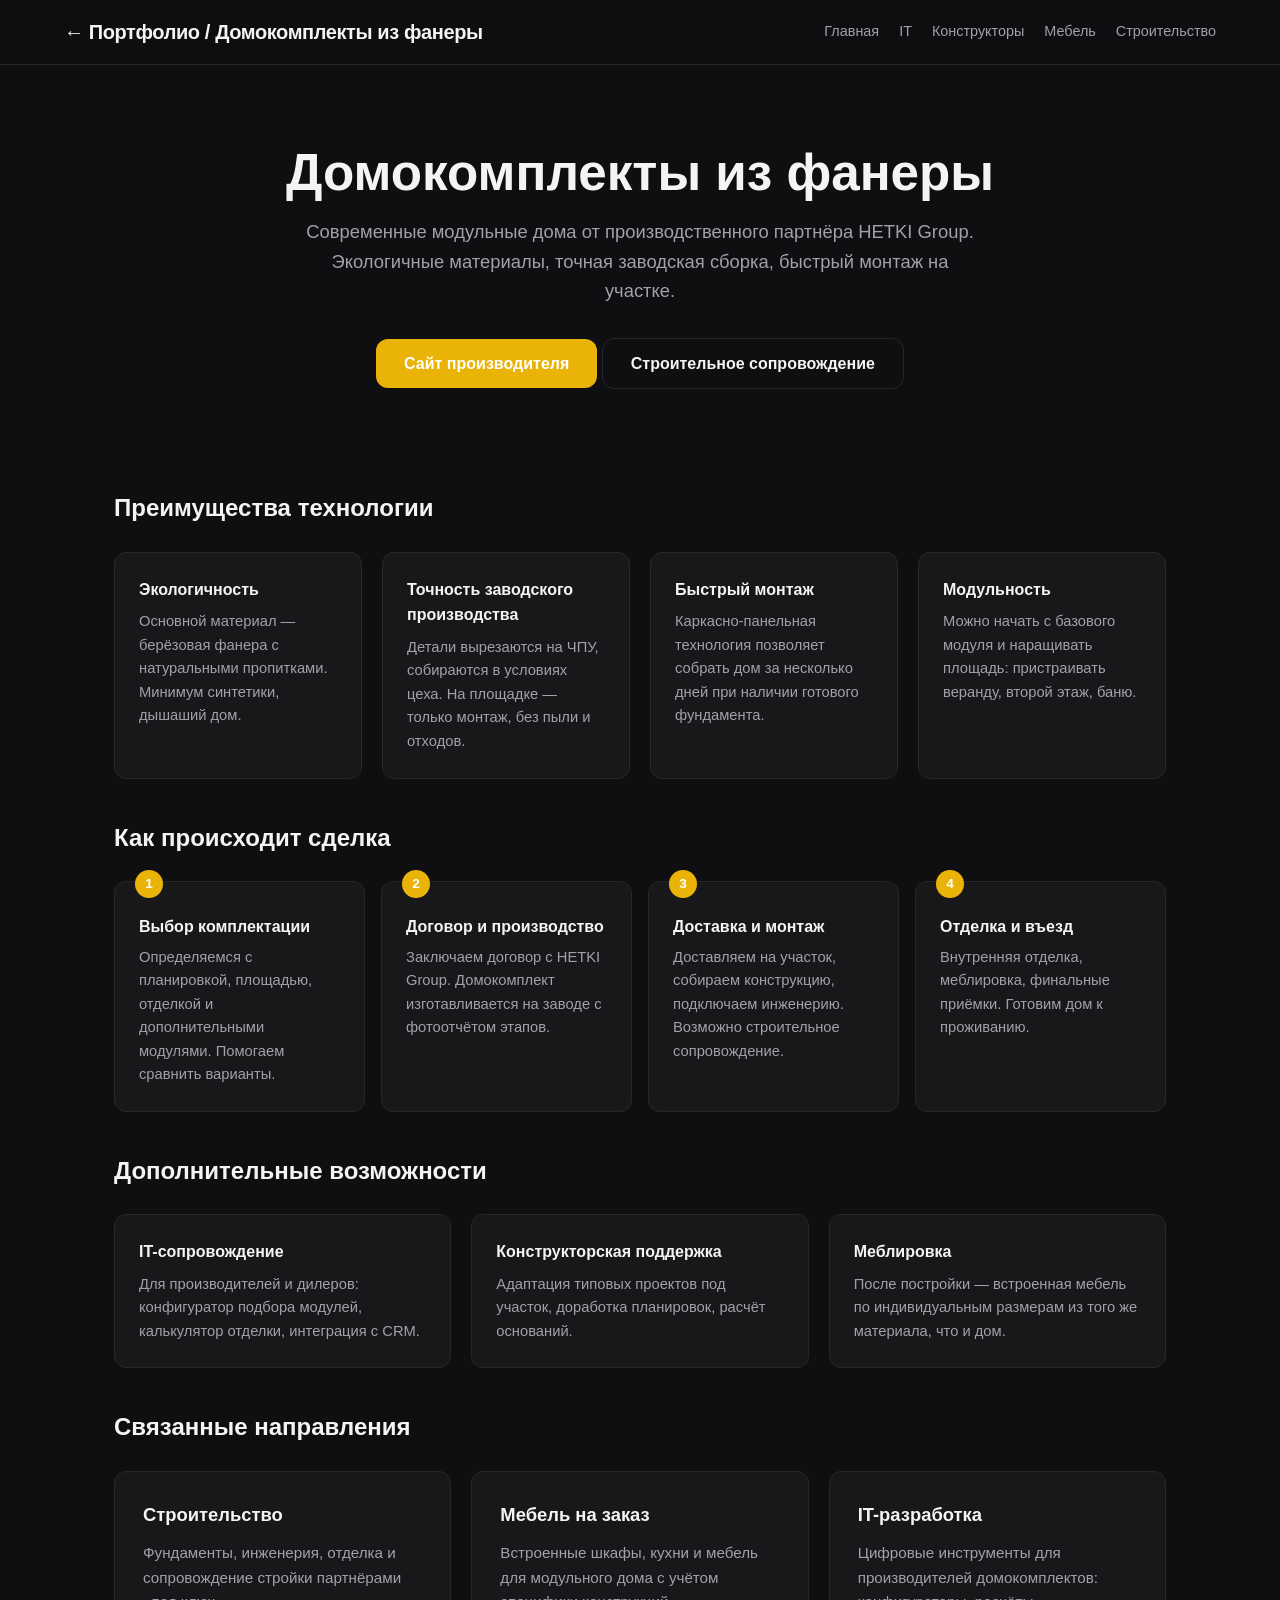
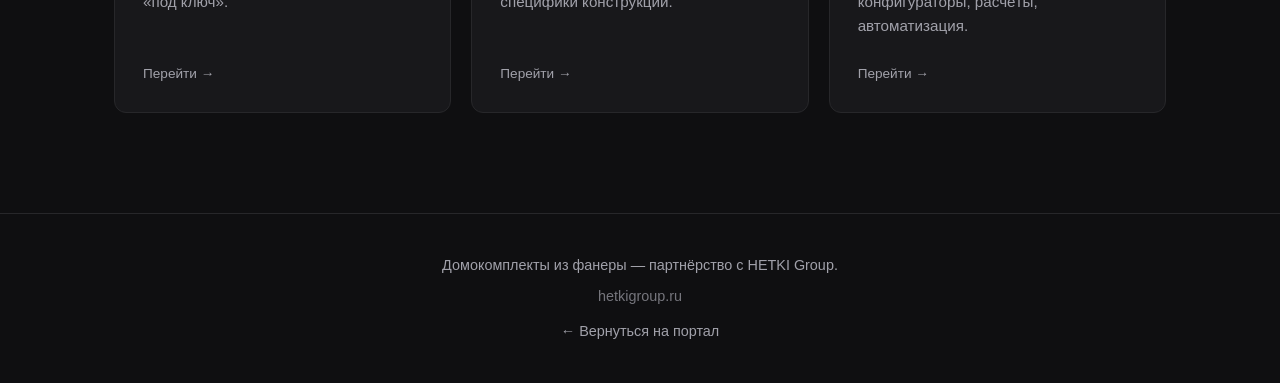
==== fanera.html @ d438993e "Initial site commit: portfolio with IT, constructor, furniture, plywood, construction sections" ====
<!DOCTYPE html>
<html lang="ru" data-theme="fanera">
<head>
  <meta charset="UTF-8">
  <meta name="viewport" content="width=device-width, initial-scale=1.0">
  <title>Домокомплекты из фанеры — современные модульные дома</title>
  <link rel="stylesheet" href="style.css">
</head>
<body>

<header class="header">
  <div class="header-inner">
    <div class="logo"><a href="index.html">← Портфолио</a> / Домокомплекты из фанеры</div>
    <nav class="nav">
      <a href="index.html">Главная</a>
      <a href="it.html">IT</a>
      <a href="konstruktor.html">Конструкторы</a>
      <a href="mebel.html">Мебель</a>
      <a href="stroitelstvo.html">Строительство</a>
    </nav>
  </div>
</header>

<section class="hero">
  <h1>Домокомплекты из фанеры</h1>
  <p>Современные модульные дома от производственного партнёра HETKI Group. Экологичные материалы, точная заводская сборка, быстрый монтаж на участке.</p>
  <a class="btn" href="https://hetkigroup.ru/" target="_blank">Сайт производителя</a>
  <a class="btn btn-outline" href="stroitelstvo.html">Строительное сопровождение</a>
</section>

<main class="container">
  <h2 class="section-title">Преимущества технологии</h2>
  <div class="features">
    <div class="feature">
      <h4>Экологичность</h4>
      <p>Основной материал — берёзовая фанера с натуральными пропитками. Минимум синтетики, дышаший дом.</p>
    </div>
    <div class="feature">
      <h4>Точность заводского производства</h4>
      <p>Детали вырезаются на ЧПУ, собираются в условиях цеха. На площадке — только монтаж, без пыли и отходов.</p>
    </div>
    <div class="feature">
      <h4>Быстрый монтаж</h4>
      <p>Каркасно-панельная технология позволяет собрать дом за несколько дней при наличии готового фундамента.</p>
    </div>
    <div class="feature">
      <h4>Модульность</h4>
      <p>Можно начать с базового модуля и наращивать площадь: пристраивать веранду, второй этаж, баню.</p>
    </div>
  </div>

  <h2 class="section-title" style="margin-top:40px">Как происходит сделка</h2>
  <div class="steps">
    <div class="step">
      <h4>Выбор комплектации</h4>
      <p>Определяемся с планировкой, площадью, отделкой и дополнительными модулями. Помогаем сравнить варианты.</p>
    </div>
    <div class="step">
      <h4>Договор и производство</h4>
      <p>Заключаем договор с HETKI Group. Домокомплект изготавливается на заводе с фотоотчётом этапов.</p>
    </div>
    <div class="step">
      <h4>Доставка и монтаж</h4>
      <p>Доставляем на участок, собираем конструкцию, подключаем инженерию. Возможно строительное сопровождение.</p>
    </div>
    <div class="step">
      <h4>Отделка и въезд</h4>
      <p>Внутренняя отделка, меблировка, финальные приёмки. Готовим дом к проживанию.</p>
    </div>
  </div>

  <h2 class="section-title" style="margin-top:40px">Дополнительные возможности</h2>
  <div class="features">
    <div class="feature">
      <h4>IT-сопровождение</h4>
      <p>Для производителей и дилеров: конфигуратор подбора модулей, калькулятор отделки, интеграция с CRM.</p>
    </div>
    <div class="feature">
      <h4>Конструкторская поддержка</h4>
      <p>Адаптация типовых проектов под участок, доработка планировок, расчёт оснований.</p>
    </div>
    <div class="feature">
      <h4>Меблировка</h4>
      <p>После постройки — встроенная мебель по индивидуальным размерам из того же материала, что и дом.</p>
    </div>
  </div>

  <h2 class="section-title" style="margin-top:40px">Связанные направления</h2>
  <div class="grid">
    <a class="card" href="stroitelstvo.html">
      <h3>Строительство</h3>
      <p>Фундаменты, инженерия, отделка и сопровождение стройки партнёрами «под ключ».</p>
      <div class="meta">Перейти →</div>
    </a>
    <a class="card" href="mebel.html">
      <h3>Мебель на заказ</h3>
      <p>Встроенные шкафы, кухни и мебель для модульного дома с учётом специфики конструкций.</p>
      <div class="meta">Перейти →</div>
    </a>
    <a class="card" href="it.html">
      <h3>IT-разработка</h3>
      <p>Цифровые инструменты для производителей домокомплектов: конфигураторы, расчёты, автоматизация.</p>
      <div class="meta">Перейти →</div>
    </a>
  </div>
</main>

<footer class="footer" id="contacts">
  <p>Домокомплекты из фанеры — партнёрство с HETKI Group.</p>
  <p style="margin-top:8px; opacity:.7">hetkigroup.ru</p>
  <p style="margin-top:12px"><a href="index.html">← Вернуться на портал</a></p>
</footer>

</body>
</html>
---- style.css ----
:root {
  --bg: #0f0f11;
  --surface: #18181b;
  --surface-hover: #27272a;
  --text: #f4f4f5;
  --text-secondary: #a1a1aa;
  --accent: #3b82f6;
  --accent-hover: #2563eb;
  --border: #27272a;
  --radius: 12px;
  --shadow: 0 10px 30px rgba(0,0,0,0.35);
}

* { box-sizing: border-box; margin: 0; padding: 0; }
html { scroll-behavior: smooth; }
body {
  font-family: "Segoe UI", Roboto, "Helvetica Neue", Arial, sans-serif;
  background: var(--bg);
  color: var(--text);
  line-height: 1.6;
}

a { color: inherit; text-decoration: none; }

/* ===== Header / Nav ===== */
.header {
  position: sticky; top: 0; z-index: 100;
  background: rgba(15,15,17,0.85);
  backdrop-filter: blur(10px);
  border-bottom: 1px solid var(--border);
}
.header-inner {
  max-width: 1200px; margin: 0 auto;
  display: flex; align-items: center; justify-content: space-between;
  padding: 16px 24px;
}
.logo { font-weight: 800; font-size: 1.25rem; letter-spacing: -0.02em; }
.nav { display: flex; gap: 20px; flex-wrap: wrap; }
.nav a {
  font-size: 0.9rem; color: var(--text-secondary);
  transition: color .2s;
}
.nav a:hover { color: var(--text); }

/* ===== Hero ===== */
.hero {
  padding: 80px 24px 60px;
  max-width: 1100px; margin: 0 auto;
  text-align: center;
}
.hero h1 {
  font-size: clamp(2rem, 5vw, 3.2rem);
  font-weight: 800; line-height: 1.1; margin-bottom: 16px;
}
.hero p {
  font-size: 1.15rem; color: var(--text-secondary);
  max-width: 680px; margin: 0 auto 32px;
}
.btn {
  display: inline-block;
  padding: 12px 28px;
  border-radius: var(--radius);
  font-weight: 600;
  background: var(--accent);
  color: #fff;
  transition: transform .15s, background .2s;
}
.btn:hover { background: var(--accent-hover); transform: translateY(-1px); }
.btn-outline {
  background: transparent; border: 1px solid var(--border); color: var(--text);
}
.btn-outline:hover { background: var(--surface-hover); }

/* ===== Grid / Cards ===== */
.container { max-width: 1100px; margin: 0 auto; padding: 40px 24px; }
.section-title {
  font-size: 1.5rem; font-weight: 700; margin-bottom: 24px;
}
.grid {
  display: grid;
  grid-template-columns: repeat(auto-fit, minmax(260px, 1fr));
  gap: 20px;
}
.card {
  background: var(--surface);
  border: 1px solid var(--border);
  border-radius: var(--radius);
  padding: 28px;
  transition: transform .2s, box-shadow .2s, border-color .2s;
  display: flex; flex-direction: column; gap: 12px;
}
.card:hover {
  transform: translateY(-4px);
  box-shadow: var(--shadow);
  border-color: var(--surface-hover);
}
.card h3 { font-size: 1.15rem; font-weight: 700; }
.card p { color: var(--text-secondary); font-size: 0.95rem; }
.card .meta {
  margin-top: auto; padding-top: 12px;
  font-size: 0.85rem; color: var(--text-secondary);
}

/* ===== Directions colors (overrides) ===== */
[data-theme="it"] { --accent: #3b82f6; --accent-hover: #2563eb; }
[data-theme="konstruktor"] { --accent: #f59e0b; --accent-hover: #d97706; }
[data-theme="mebel"] { --accent: #d97757; --accent-hover: #b95c3e; }
[data-theme="fanera"] { --accent: #eab308; --accent-hover: #ca8a04; }
[data-theme="stroitelstvo"] { --accent: #22c55e; --accent-hover: #16a34a; }

/* ===== Feature list ===== */
.features { display: grid; grid-template-columns: repeat(auto-fit, minmax(220px,1fr)); gap: 20px; margin-top: 12px; }
.feature { background: var(--surface); border-radius: var(--radius); padding: 24px; border: 1px solid var(--border); }
.feature h4 { margin-bottom: 8px; font-weight: 700; }
.feature p { font-size: 0.92rem; color: var(--text-secondary); }

/* ===== Steps ===== */
.steps { display: flex; flex-wrap: wrap; gap: 16px; counter-reset: step; }
.step {
  flex: 1 1 200px;
  background: var(--surface);
  border: 1px solid var(--border);
  border-radius: var(--radius);
  padding: 24px;
  position: relative;
}
.step::before {
  counter-increment: step;
  content: counter(step);
  position: absolute; top: -12px; left: 20px;
  background: var(--accent); color: #fff;
  width: 28px; height: 28px; border-radius: 50%;
  display: grid; place-items: center;
  font-weight: 800; font-size: 0.85rem;
}
.step h4 { margin-top: 8px; margin-bottom: 6px; }
.step p { font-size: 0.92rem; color: var(--text-secondary); }

/* ===== Footer ===== */
.footer {
  border-top: 1px solid var(--border);
  text-align: center; padding: 40px 24px;
  color: var(--text-secondary); font-size: 0.9rem;
  margin-top: 60px;
}

/* ===== Responsive ===== */
@media (max-width: 640px) {
  .header-inner { flex-direction: column; gap: 12px; align-items: flex-start; }
  .hero { padding-top: 40px; }
}
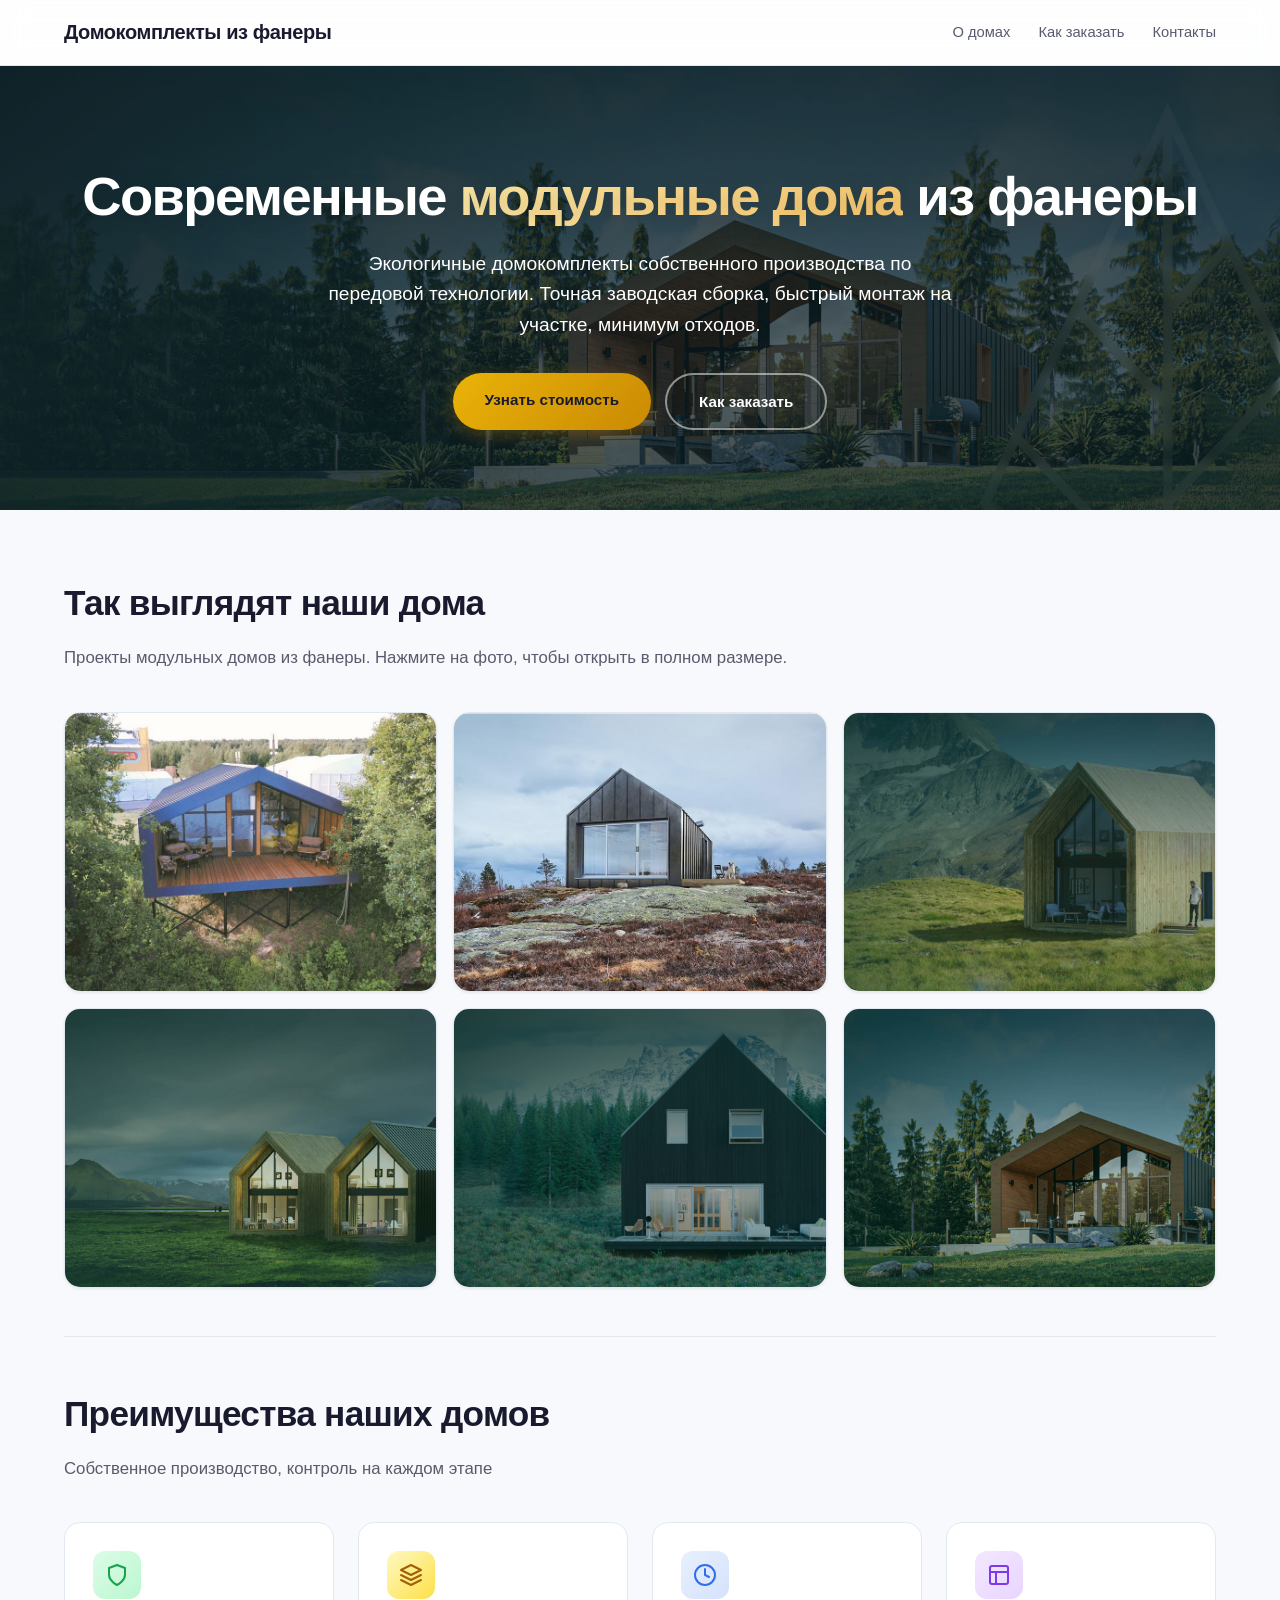
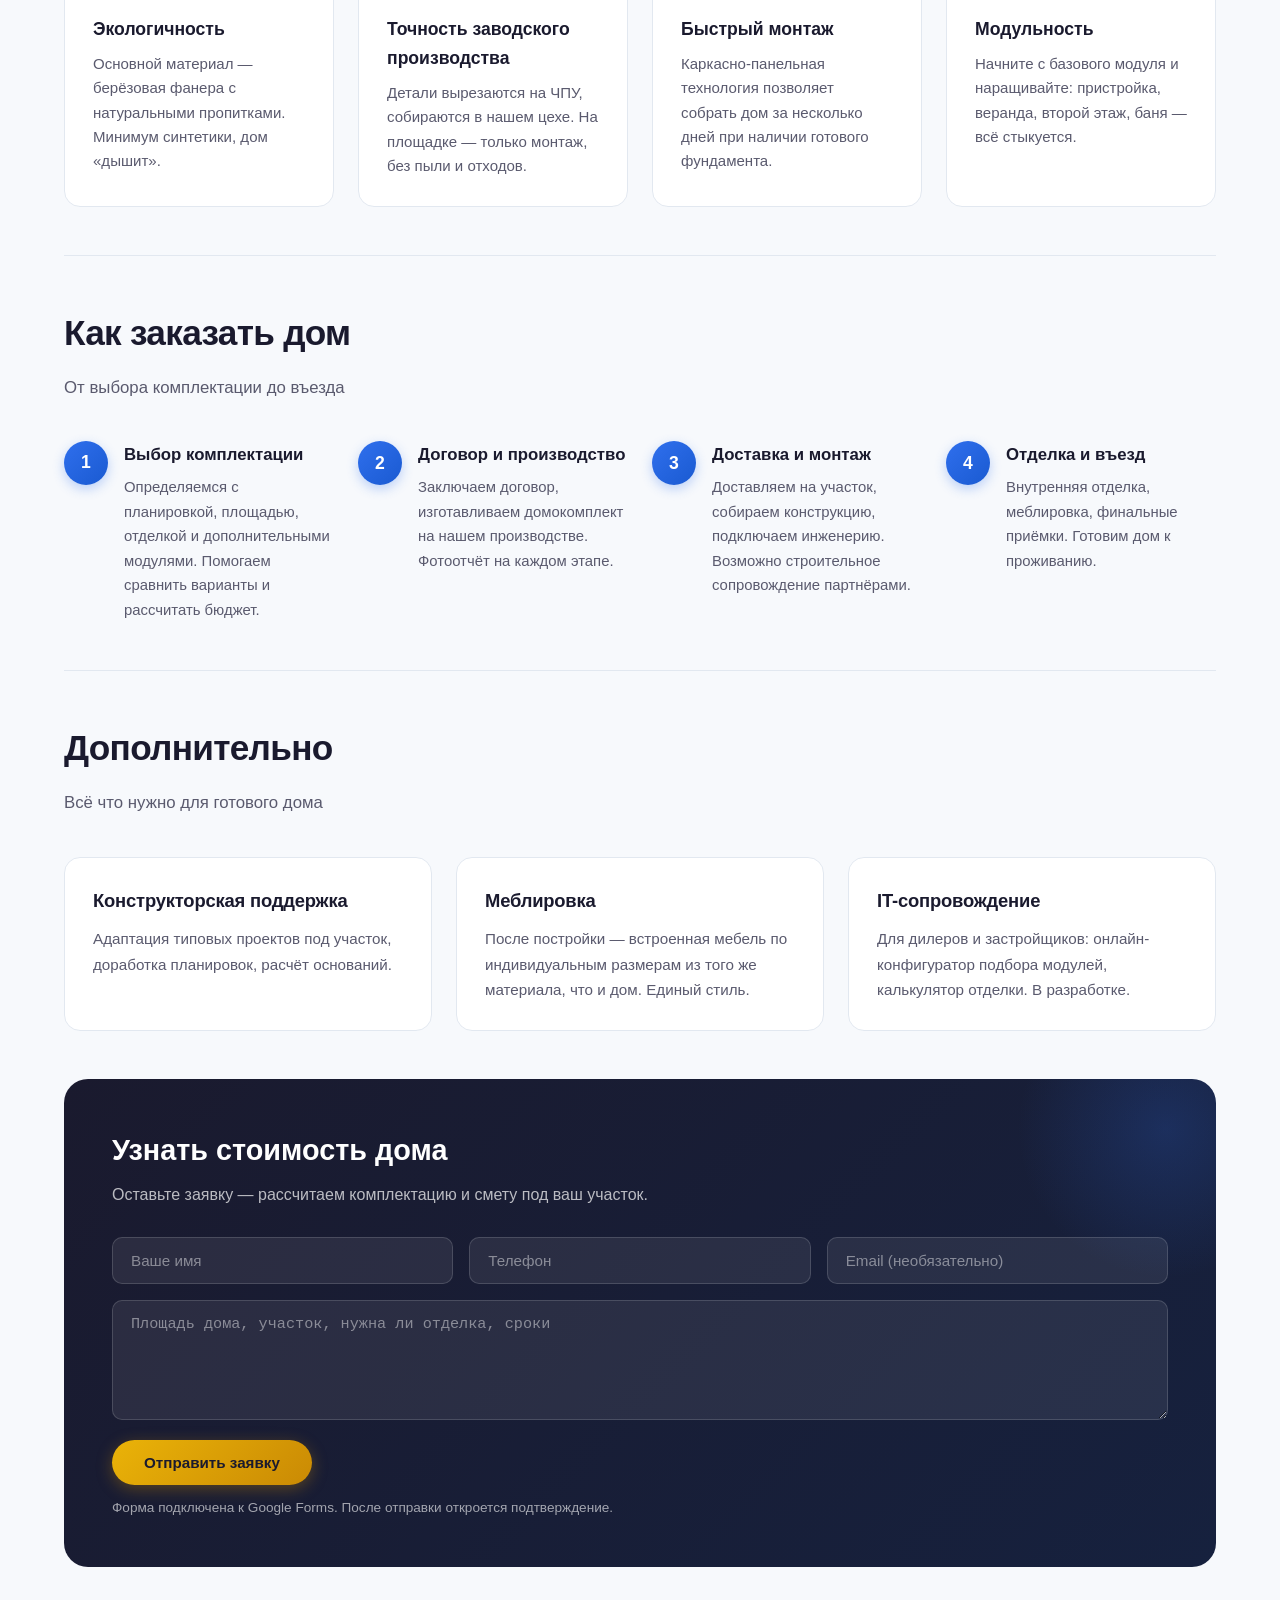
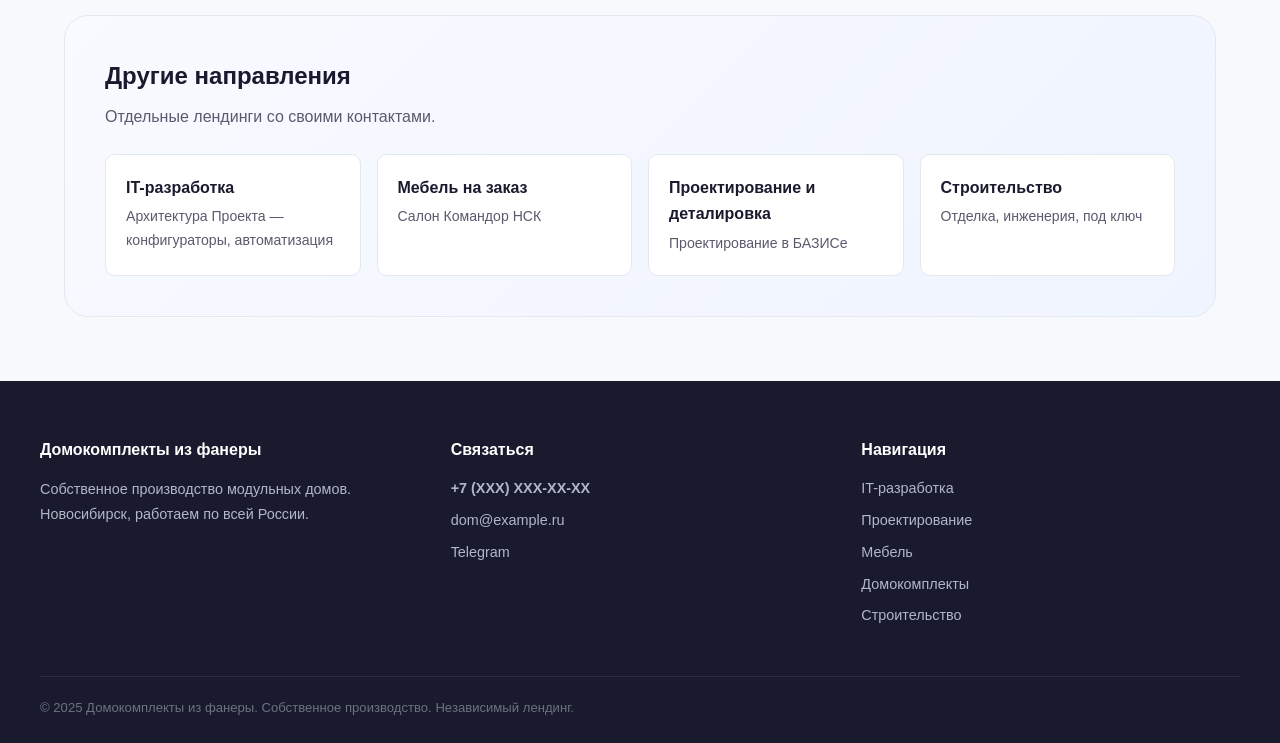
==== commit 8b78c882: "Фото-версия: реальные фото мебели и домов, сгенерированные hero для IT/конструкторов/строительства, " ====
--- a/fanera.html
+++ b/fanera.html
@@ -1,114 +1,223 @@
 <!DOCTYPE html>
-<html lang="ru" data-theme="fanera">
+<html lang="ru">
 <head>
   <meta charset="UTF-8">
   <meta name="viewport" content="width=device-width, initial-scale=1.0">
-  <title>Домокомплекты из фанеры — современные модульные дома</title>
+  <title>Модульные дома из фанеры — экологичное строительство</title>
   <link rel="stylesheet" href="style.css">
+  <style>
+    .hero-accent {
+      background: linear-gradient(135deg, #fde047, #eab308);
+      -webkit-background-clip: text;
+      -webkit-text-fill-color: transparent;
+      background-clip: text;
+    }
+    .section-divider { border: none; border-top: 1px solid var(--border); margin: 48px 0; }
+    .phone-link { font-size: 1.3rem; font-weight: 700; color: #fff; }
+    .phone-link:hover { color: var(--accent); }
+
+    .feature-icon-yellow { background: linear-gradient(135deg, #fef9c3, #fde047); color: #a16207; }
+    .feature-icon-blue { background: linear-gradient(135deg, #e8f0fe, #d4e2fc); color: var(--accent); }
+    .feature-icon-green { background: linear-gradient(135deg, #dcfce7, #bbf7d0); color: #16a34a; }
+    .feature-icon-purple { background: linear-gradient(135deg, #f3e8ff, #e9d5ff); color: #7c3aed; }
+
+    .card-accent-yellow::before { background: linear-gradient(90deg, #eab308, #f59e0b); }
+    .card-accent-blue::before { background: linear-gradient(90deg, #2f6fed, #7c3aed); }
+    .card-accent-green::before { background: linear-gradient(90deg, #16a34a, #22c55e); }
+
+    .btn-yellow { background: linear-gradient(135deg, #eab308, #ca8a04); box-shadow: 0 4px 16px rgba(202,138,4,0.35); color: #1a1a2e; }
+    .btn-yellow:hover { box-shadow: 0 8px 24px rgba(202,138,4,0.45); }
+  </style>
 </head>
 <body>
 
 <header class="header">
   <div class="header-inner">
-    <div class="logo"><a href="index.html">← Портфолио</a> / Домокомплекты из фанеры</div>
+    <div class="logo">Домокомплекты из фанеры</div>
     <nav class="nav">
-      <a href="index.html">Главная</a>
-      <a href="it.html">IT</a>
-      <a href="konstruktor.html">Конструкторы</a>
-      <a href="mebel.html">Мебель</a>
-      <a href="stroitelstvo.html">Строительство</a>
+      <a href="#about">О домах</a>
+      <a href="#process">Как заказать</a>
+      <a href="#contacts">Контакты</a>
     </nav>
   </div>
 </header>
 
-<section class="hero">
-  <h1>Домокомплекты из фанеры</h1>
-  <p>Современные модульные дома от производственного партнёра HETKI Group. Экологичные материалы, точная заводская сборка, быстрый монтаж на участке.</p>
-  <a class="btn" href="https://hetkigroup.ru/" target="_blank">Сайт производителя</a>
-  <a class="btn btn-outline" href="stroitelstvo.html">Строительное сопровождение</a>
+<section class="hero hero-photo" style="background-image: linear-gradient(rgba(15,25,35,0.55), rgba(15,25,35,0.55)), url('img/fanera/hero.jpg');">
+  <h1 class="animate">Современные <span class="hero-accent">модульные дома</span> из фанеры</h1>
+  <p class="animate delay-1">Экологичные домокомплекты собственного производства по передовой технологии. Точная заводская сборка, быстрый монтаж на участке, минимум отходов.</p>
+  <div class="hero-btns animate delay-2">
+    <a class="btn btn-yellow" href="#form">Узнать стоимость</a>
+    <a class="btn btn-outline" href="#process">Как заказать</a>
+  </div>
 </section>
 
 <main class="container">
-  <h2 class="section-title">Преимущества технологии</h2>
-  <div class="features">
-    <div class="feature">
-      <h4>Экологичность</h4>
-      <p>Основной материал — берёзовая фанера с натуральными пропитками. Минимум синтетики, дышаший дом.</p>
-    </div>
-    <div class="feature">
-      <h4>Точность заводского производства</h4>
-      <p>Детали вырезаются на ЧПУ, собираются в условиях цеха. На площадке — только монтаж, без пыли и отходов.</p>
-    </div>
-    <div class="feature">
-      <h4>Быстрый монтаж</h4>
-      <p>Каркасно-панельная технология позволяет собрать дом за несколько дней при наличии готового фундамента.</p>
-    </div>
-    <div class="feature">
-      <h4>Модульность</h4>
-      <p>Можно начать с базового модуля и наращивать площадь: пристраивать веранду, второй этаж, баню.</p>
-    </div>
-  </div>
-
-  <h2 class="section-title" style="margin-top:40px">Как происходит сделка</h2>
-  <div class="steps">
-    <div class="step">
-      <h4>Выбор комплектации</h4>
-      <p>Определяемся с планировкой, площадью, отделкой и дополнительными модулями. Помогаем сравнить варианты.</p>
-    </div>
-    <div class="step">
-      <h4>Договор и производство</h4>
-      <p>Заключаем договор с HETKI Group. Домокомплект изготавливается на заводе с фотоотчётом этапов.</p>
-    </div>
-    <div class="step">
-      <h4>Доставка и монтаж</h4>
-      <p>Доставляем на участок, собираем конструкцию, подключаем инженерию. Возможно строительное сопровождение.</p>
-    </div>
-    <div class="step">
-      <h4>Отделка и въезд</h4>
-      <p>Внутренняя отделка, меблировка, финальные приёмки. Готовим дом к проживанию.</p>
-    </div>
-  </div>
-
-  <h2 class="section-title" style="margin-top:40px">Дополнительные возможности</h2>
-  <div class="features">
-    <div class="feature">
-      <h4>IT-сопровождение</h4>
-      <p>Для производителей и дилеров: конфигуратор подбора модулей, калькулятор отделки, интеграция с CRM.</p>
-    </div>
-    <div class="feature">
-      <h4>Конструкторская поддержка</h4>
-      <p>Адаптация типовых проектов под участок, доработка планировок, расчёт оснований.</p>
-    </div>
-    <div class="feature">
-      <h4>Меблировка</h4>
-      <p>После постройки — встроенная мебель по индивидуальным размерам из того же материала, что и дом.</p>
-    </div>
-  </div>
-
-  <h2 class="section-title" style="margin-top:40px">Связанные направления</h2>
-  <div class="grid">
-    <a class="card" href="stroitelstvo.html">
-      <h3>Строительство</h3>
-      <p>Фундаменты, инженерия, отделка и сопровождение стройки партнёрами «под ключ».</p>
-      <div class="meta">Перейти →</div>
-    </a>
-    <a class="card" href="mebel.html">
-      <h3>Мебель на заказ</h3>
-      <p>Встроенные шкафы, кухни и мебель для модульного дома с учётом специфики конструкций.</p>
-      <div class="meta">Перейти →</div>
-    </a>
-    <a class="card" href="it.html">
-      <h3>IT-разработка</h3>
-      <p>Цифровые инструменты для производителей домокомплектов: конфигураторы, расчёты, автоматизация.</p>
-      <div class="meta">Перейти →</div>
-    </a>
-  </div>
+
+  <!-- Gallery -->
+  <section id="gallery">
+    <h2 class="section-title animate">Так выглядят наши дома</h2>
+    <p class="section-subtitle animate delay-1">Проекты модульных домов из фанеры. Нажмите на фото, чтобы открыть в полном размере.</p>
+    <div class="gallery animate delay-2">
+      <a href="img/fanera/g4.jpg" target="_blank"><img src="img/fanera/g4.jpg" alt="Модульный дом на опорах с террасой — вид с дрона" loading="lazy"></a>
+      <a href="img/fanera/g5.jpg" target="_blank"><img src="img/fanera/g5.jpg" alt="Барнхаус из фанеры на скалистом участке" loading="lazy"></a>
+      <a href="img/fanera/g1.jpg" target="_blank"><img src="img/fanera/g1.jpg" alt="Домокомплект в горах — панорамное остекление" loading="lazy"></a>
+      <a href="img/fanera/g2.jpg" target="_blank"><img src="img/fanera/g2.jpg" alt="Кластер модульных домов в поле" loading="lazy"></a>
+      <a href="img/fanera/g3.jpg" target="_blank"><img src="img/fanera/g3.jpg" alt="Двухэтажный дом из фанеры у леса" loading="lazy"></a>
+      <a href="img/fanera/hero.jpg" target="_blank"><img src="img/fanera/hero.jpg" alt="Модульный дом с деревянной террасой у леса" loading="lazy"></a>
+    </div>
+  </section>
+
+  <hr class="section-divider">
+
+  <section id="about">
+    <h2 class="section-title animate">Преимущества наших домов</h2>
+    <p class="section-subtitle animate delay-1">Собственное производство, контроль на каждом этапе</p>
+    <div class="features">
+      <div class="feature animate delay-1">
+        <div class="feature-icon feature-icon-green">
+          <svg width="24" height="24" viewBox="0 0 24 24" fill="none" stroke="currentColor" stroke-width="2" stroke-linecap="round" stroke-linejoin="round"><path d="M12 22s8-4 8-10V5l-8-3-8 3v7c0 6 8 10 8 10z"></path></svg>
+        </div>
+        <h4>Экологичность</h4>
+        <p>Основной материал — берёзовая фанера с натуральными пропитками. Минимум синтетики, дом «дышит».</p>
+      </div>
+      <div class="feature animate delay-2">
+        <div class="feature-icon feature-icon-yellow">
+          <svg width="24" height="24" viewBox="0 0 24 24" fill="none" stroke="currentColor" stroke-width="2" stroke-linecap="round" stroke-linejoin="round"><polygon points="12 2 2 7 12 12 22 7 12 2"></polygon><polyline points="2 17 12 22 22 17"></polyline><polyline points="2 12 12 17 22 12"></polyline></svg>
+        </div>
+        <h4>Точность заводского производства</h4>
+        <p>Детали вырезаются на ЧПУ, собираются в нашем цехе. На площадке — только монтаж, без пыли и отходов.</p>
+      </div>
+      <div class="feature animate delay-3">
+        <div class="feature-icon feature-icon-blue">
+          <svg width="24" height="24" viewBox="0 0 24 24" fill="none" stroke="currentColor" stroke-width="2" stroke-linecap="round" stroke-linejoin="round"><circle cx="12" cy="12" r="10"></circle><polyline points="12 6 12 12 16 14"></polyline></svg>
+        </div>
+        <h4>Быстрый монтаж</h4>
+        <p>Каркасно-панельная технология позволяет собрать дом за несколько дней при наличии готового фундамента.</p>
+      </div>
+      <div class="feature animate delay-4">
+        <div class="feature-icon feature-icon-purple">
+          <svg width="24" height="24" viewBox="0 0 24 24" fill="none" stroke="currentColor" stroke-width="2" stroke-linecap="round" stroke-linejoin="round"><rect x="3" y="3" width="18" height="18" rx="2" ry="2"></rect><line x1="3" y1="9" x2="21" y2="9"></line><line x1="9" y1="21" x2="9" y2="9"></line></svg>
+        </div>
+        <h4>Модульность</h4>
+        <p>Начните с базового модуля и наращивайте: пристройка, веранда, второй этаж, баня — всё стыкуется.</p>
+      </div>
+    </div>
+  </section>
+
+  <hr class="section-divider">
+
+  <section id="process">
+    <h2 class="section-title animate">Как заказать дом</h2>
+    <p class="section-subtitle animate delay-1">От выбора комплектации до въезда</p>
+    <div class="steps">
+      <div class="step animate delay-1">
+        <h4>Выбор комплектации</h4>
+        <p>Определяемся с планировкой, площадью, отделкой и дополнительными модулями. Помогаем сравнить варианты и рассчитать бюджет.</p>
+      </div>
+      <div class="step animate delay-2">
+        <h4>Договор и производство</h4>
+        <p>Заключаем договор, изготавливаем домокомплект на нашем производстве. Фотоотчёт на каждом этапе.</p>
+      </div>
+      <div class="step animate delay-3">
+        <h4>Доставка и монтаж</h4>
+        <p>Доставляем на участок, собираем конструкцию, подключаем инженерию. Возможно строительное сопровождение партнёрами.</p>
+      </div>
+      <div class="step animate delay-4">
+        <h4>Отделка и въезд</h4>
+        <p>Внутренняя отделка, меблировка, финальные приёмки. Готовим дом к проживанию.</p>
+      </div>
+    </div>
+  </section>
+
+  <hr class="section-divider">
+
+  <section id="extras">
+    <h2 class="section-title animate">Дополнительно</h2>
+    <p class="section-subtitle animate delay-1">Всё что нужно для готового дома</p>
+    <div class="grid">
+      <div class="card card-accent-yellow animate delay-1">
+        <h3>Конструкторская поддержка</h3>
+        <p>Адаптация типовых проектов под участок, доработка планировок, расчёт оснований.</p>
+      </div>
+      <div class="card card-accent-blue animate delay-2">
+        <h3>Меблировка</h3>
+        <p>После постройки — встроенная мебель по индивидуальным размерам из того же материала, что и дом. Единый стиль.</p>
+      </div>
+      <div class="card card-accent-green animate delay-3">
+        <h3>IT-сопровождение</h3>
+        <p>Для дилеров и застройщиков: онлайн-конфигуратор подбора модулей, калькулятор отделки. В разработке.</p>
+      </div>
+    </div>
+  </section>
+
+  <!-- Form -->
+  <section id="form" class="form-section animate">
+    <h2>Узнать стоимость дома</h2>
+    <p>Оставьте заявку — рассчитаем комплектацию и смету под ваш участок.</p>
+    <form action="https://docs.google.com/forms/d/e/ВАШ_ID_ФОРМЫ/viewform" method="GET" target="_blank">
+      <div class="form-grid">
+        <input type="text" name="entry.ВАШ_ПОЛЕ_ИМЯ" class="form-field" placeholder="Ваше имя" required>
+        <input type="tel" name="entry.ВАШ_ПОЛЕ_ТЕЛЕФОН" class="form-field" placeholder="Телефон" required>
+        <input type="email" name="entry.ВАШ_ПОЛЕ_EMAIL" class="form-field" placeholder="Email (необязательно)">
+        <textarea name="entry.ВАШ_ПОЛЕ_СООБЩЕНИЕ" class="form-field textarea" placeholder="Площадь дома, участок, нужна ли отделка, сроки"></textarea>
+      </div>
+      <button type="submit" class="btn btn-yellow">Отправить заявку</button>
+      <p style="margin-top:12px; font-size:0.85rem; opacity:0.6;">Форма подключена к Google Forms. После отправки откроется подтверждение.</p>
+    </form>
+  </section>
+
+  <div class="also-section animate">
+    <h2>Другие направления</h2>
+    <p>Отдельные лендинги со своими контактами.</p>
+    <div class="also-grid">
+      <a href="index.html" class="also-card">
+        <h4>IT-разработка</h4>
+        <p>Архитектура Проекта — конфигураторы, автоматизация</p>
+      </a>
+      <a href="mebel.html" class="also-card">
+        <h4>Мебель на заказ</h4>
+        <p>Салон Командор НСК</p>
+      </a>
+      <a href="konstruktor.html" class="also-card">
+        <h4>Проектирование и деталировка</h4>
+        <p>Проектирование в БАЗИСе</p>
+      </a>
+      <a href="stroitelstvo.html" class="also-card">
+        <h4>Строительство</h4>
+        <p>Отделка, инженерия, под ключ</p>
+      </a>
+    </div>
+  </div>
+
 </main>
 
 <footer class="footer" id="contacts">
-  <p>Домокомплекты из фанеры — партнёрство с HETKI Group.</p>
-  <p style="margin-top:8px; opacity:.7">hetkigroup.ru</p>
-  <p style="margin-top:12px"><a href="index.html">← Вернуться на портал</a></p>
+  <div class="footer-inner">
+    <div class="footer-grid">
+      <div class="footer-col">
+        <h4>Домокомплекты из фанеры</h4>
+        <p>Собственное производство модульных домов.</p>
+        <p>Новосибирск, работаем по всей России.</p>
+      </div>
+      <div class="footer-col">
+        <h4>Связаться</h4>
+        <a href="tel:+7XXXXXXXXXX" class="phone-link">+7 (XXX) XXX-XX-XX</a>
+        <a href="mailto:dom@example.ru">dom@example.ru</a>
+        <a href="https://t.me/xxxx" target="_blank">Telegram</a>
+      </div>
+      <div class="footer-col">
+        <h4>Навигация</h4>
+        <a href="index.html">IT-разработка</a>
+        <a href="konstruktor.html">Проектирование</a>
+        <a href="mebel.html">Мебель</a>
+        <a href="fanera.html">Домокомплекты</a>
+        <a href="stroitelstvo.html">Строительство</a>
+      </div>
+    </div>
+    <div class="footer-bottom">
+      © 2025 Домокомплекты из фанеры. Собственное производство. Независимый лендинг.
+    </div>
+  </div>
 </footer>
 
 </body>
--- a/style.css
+++ b/style.css
@@ -1,151 +1,729 @@
+/* ========================================
+   Архитектура Проекта — Design System v2
+   Градиенты, анимации, типографика
+   ======================================== */
+
 :root {
-  --bg: #0f0f11;
-  --surface: #18181b;
-  --surface-hover: #27272a;
-  --text: #f4f4f5;
-  --text-secondary: #a1a1aa;
-  --accent: #3b82f6;
-  --accent-hover: #2563eb;
-  --border: #27272a;
-  --radius: 12px;
-  --shadow: 0 10px 30px rgba(0,0,0,0.35);
-}
-
-* { box-sizing: border-box; margin: 0; padding: 0; }
+  /* Основные цвета */
+  --accent: #2f6fed;
+  --accent-dark: #1a5ad1;
+  --accent-light: #e8f0fe;
+  --text: #1a1a2e;
+  --text-secondary: #5a5a6e;
+  --bg: #f7f9fc;
+  --surface: #ffffff;
+  --border: #e2e8f0;
+
+  /* Градиенты */
+  --gradient-hero: linear-gradient(135deg, #667eea 0%, #764ba2 50%, #f093fb 100%);
+  --gradient-blue: linear-gradient(135deg, #2f6fed 0%, #1a5ad1 100%);
+  --gradient-card: linear-gradient(180deg, rgba(255,255,255,0) 0%, rgba(247,249,252,0.8) 100%);
+
+  /* Тени */
+  --shadow-sm: 0 1px 3px rgba(0,0,0,0.08);
+  --shadow: 0 4px 20px rgba(0,0,0,0.08);
+  --shadow-lg: 0 12px 40px rgba(0,0,0,0.12);
+  --shadow-hover: 0 8px 30px rgba(47,111,237,0.18);
+
+  /* Скругления */
+  --radius: 10px;
+  --radius-lg: 16px;
+  --radius-xl: 24px;
+
+  /* Анимации */
+  --transition: all 0.3s cubic-bezier(0.4, 0, 0.2, 1);
+}
+
+/* Сброс */
+*, *::before, *::after { box-sizing: border-box; margin: 0; padding: 0; }
+
 html { scroll-behavior: smooth; }
+
 body {
-  font-family: "Segoe UI", Roboto, "Helvetica Neue", Arial, sans-serif;
+  font-family: -apple-system, BlinkMacSystemFont, 'Segoe UI', Roboto, 'Helvetica Neue', Arial, sans-serif;
   background: var(--bg);
   color: var(--text);
+  line-height: 1.65;
+  -webkit-font-smoothing: antialiased;
+}
+
+a { text-decoration: none; color: var(--accent); transition: var(--transition); }
+a:hover { color: var(--accent-dark); }
+
+/* ========================================
+   АНИМАЦИИ
+   ======================================== */
+
+@keyframes fadeInUp {
+  from { opacity: 0; transform: translateY(30px); }
+  to { opacity: 1; transform: translateY(0); }
+}
+
+@keyframes fadeIn {
+  from { opacity: 0; }
+  to { opacity: 1; }
+}
+
+@keyframes slideInLeft {
+  from { opacity: 0; transform: translateX(-40px); }
+  to { opacity: 1; transform: translateX(0); }
+}
+
+@keyframes pulse {
+  0%, 100% { transform: scale(1); }
+  50% { transform: scale(1.05); }
+}
+
+@keyframes float {
+  0%, 100% { transform: translateY(0px); }
+  50% { transform: translateY(-10px); }
+}
+
+.animate {
+  opacity: 0;
+  animation: fadeInUp 0.7s cubic-bezier(0.4, 0, 0.2, 1) forwards;
+}
+
+.delay-1 { animation-delay: 0.1s; }
+.delay-2 { animation-delay: 0.2s; }
+.delay-3 { animation-delay: 0.3s; }
+.delay-4 { animation-delay: 0.4s; }
+
+/* ========================================
+   HEADER
+   ======================================== */
+
+.header {
+  position: sticky;
+  top: 0;
+  z-index: 100;
+  backdrop-filter: blur(12px);
+  background: rgba(255,255,255,0.85);
+  border-bottom: 1px solid var(--border);
+}
+
+.header-inner {
+  max-width: 1200px;
+  margin: 0 auto;
+  padding: 16px 24px;
+  display: flex;
+  justify-content: space-between;
+  align-items: center;
+}
+
+.logo {
+  font-size: 1.25rem;
+  font-weight: 800;
+  letter-spacing: -0.02em;
+  color: var(--text);
+}
+
+.nav { display: flex; gap: 28px; }
+.nav a {
+  font-size: 0.92rem;
+  font-weight: 500;
+  color: var(--text-secondary);
+  position: relative;
+  padding: 4px 0;
+}
+.nav a::after {
+  content: '';
+  position: absolute;
+  bottom: 0;
+  left: 0;
+  width: 0;
+  height: 2px;
+  background: var(--accent);
+  transition: width 0.3s ease;
+}
+.nav a:hover { color: var(--accent); }
+.nav a:hover::after { width: 100%; }
+
+/* ========================================
+   HERO
+   ======================================== */
+
+.hero {
+  position: relative;
+  background: var(--gradient-hero);
+  color: #fff;
+  padding: 100px 24px 80px;
+  text-align: center;
+  overflow: hidden;
+}
+
+.hero::before {
+  content: '';
+  position: absolute;
+  top: -50%;
+  left: -50%;
+  width: 200%;
+  height: 200%;
+  background: radial-gradient(circle, rgba(255,255,255,0.1) 1px, transparent 1px);
+  background-size: 40px 40px;
+  opacity: 0.3;
+}
+
+.hero > * { position: relative; z-index: 1; }
+
+.hero h1 {
+  font-size: clamp(2rem, 5vw, 3.4rem);
+  font-weight: 800;
+  letter-spacing: -0.03em;
+  line-height: 1.15;
+  margin-bottom: 20px;
+  text-shadow: 0 2px 20px rgba(0,0,0,0.15);
+}
+
+.hero h1 span {
+  background: linear-gradient(135deg, #ffeaa7, #fdcb6e);
+  -webkit-background-clip: text;
+  -webkit-text-fill-color: transparent;
+  background-clip: text;
+}
+
+.hero > p {
+  font-size: clamp(1rem, 2vw, 1.2rem);
+  max-width: 640px;
+  margin: 0 auto 32px;
+  opacity: 0.95;
   line-height: 1.6;
 }
 
-a { color: inherit; text-decoration: none; }
-
-/* ===== Header / Nav ===== */
-.header {
-  position: sticky; top: 0; z-index: 100;
-  background: rgba(15,15,17,0.85);
-  backdrop-filter: blur(10px);
-  border-bottom: 1px solid var(--border);
-}
-.header-inner {
-  max-width: 1200px; margin: 0 auto;
-  display: flex; align-items: center; justify-content: space-between;
-  padding: 16px 24px;
-}
-.logo { font-weight: 800; font-size: 1.25rem; letter-spacing: -0.02em; }
-.nav { display: flex; gap: 20px; flex-wrap: wrap; }
-.nav a {
-  font-size: 0.9rem; color: var(--text-secondary);
-  transition: color .2s;
-}
-.nav a:hover { color: var(--text); }
-
-/* ===== Hero ===== */
-.hero {
-  padding: 80px 24px 60px;
-  max-width: 1100px; margin: 0 auto;
-  text-align: center;
-}
-.hero h1 {
-  font-size: clamp(2rem, 5vw, 3.2rem);
-  font-weight: 800; line-height: 1.1; margin-bottom: 16px;
-}
-.hero p {
-  font-size: 1.15rem; color: var(--text-secondary);
-  max-width: 680px; margin: 0 auto 32px;
-}
+.hero-btns {
+  display: flex;
+  gap: 14px;
+  justify-content: center;
+  flex-wrap: wrap;
+}
+
+/* ========================================
+   КНОПКИ
+   ======================================== */
+
 .btn {
   display: inline-block;
-  padding: 12px 28px;
-  border-radius: var(--radius);
+  padding: 14px 32px;
+  border-radius: 50px;
   font-weight: 600;
-  background: var(--accent);
-  color: #fff;
-  transition: transform .15s, background .2s;
-}
-.btn:hover { background: var(--accent-hover); transform: translateY(-1px); }
+  font-size: 0.95rem;
+  background: var(--gradient-blue);
+  color: #fff;
+  box-shadow: 0 4px 16px rgba(47,111,237,0.35);
+  transition: var(--transition);
+  border: none;
+  cursor: pointer;
+}
+.btn:hover {
+  transform: translateY(-2px);
+  box-shadow: 0 8px 24px rgba(47,111,237,0.45);
+  color: #fff;
+}
+
 .btn-outline {
-  background: transparent; border: 1px solid var(--border); color: var(--text);
-}
-.btn-outline:hover { background: var(--surface-hover); }
-
-/* ===== Grid / Cards ===== */
-.container { max-width: 1100px; margin: 0 auto; padding: 40px 24px; }
+  background: transparent;
+  color: #fff;
+  border: 2px solid rgba(255,255,255,0.5);
+  box-shadow: none;
+}
+.btn-outline:hover {
+  background: rgba(255,255,255,0.12);
+  border-color: rgba(255,255,255,0.8);
+  color: #fff;
+}
+
+.btn-white {
+  background: #fff;
+  color: var(--accent);
+  box-shadow: var(--shadow);
+}
+.btn-white:hover {
+  background: var(--bg);
+  box-shadow: var(--shadow-lg);
+}
+
+/* ========================================
+   КОНТЕЙНЕР
+   ======================================== */
+
+.container {
+  max-width: 1200px;
+  margin: 0 auto;
+  padding: 64px 24px;
+}
+
 .section-title {
-  font-size: 1.5rem; font-weight: 700; margin-bottom: 24px;
-}
+  font-size: clamp(1.6rem, 3.5vw, 2.2rem);
+  font-weight: 700;
+  margin-bottom: 12px;
+  letter-spacing: -0.02em;
+}
+
+.section-subtitle {
+  color: var(--text-secondary);
+  font-size: 1.05rem;
+  margin-bottom: 40px;
+}
+
+.section-divider {
+  border: none;
+  border-top: 1px solid var(--border);
+  margin: 48px 0;
+}
+
+/* ========================================
+   КАРТОЧКИ
+   ======================================== */
+
 .grid {
   display: grid;
-  grid-template-columns: repeat(auto-fit, minmax(260px, 1fr));
-  gap: 20px;
-}
+  grid-template-columns: repeat(auto-fit, minmax(280px, 1fr));
+  gap: 24px;
+}
+
 .card {
   background: var(--surface);
   border: 1px solid var(--border);
-  border-radius: var(--radius);
+  border-radius: var(--radius-lg);
   padding: 28px;
-  transition: transform .2s, box-shadow .2s, border-color .2s;
-  display: flex; flex-direction: column; gap: 12px;
-}
+  transition: var(--transition);
+  position: relative;
+  overflow: hidden;
+}
+
+.card::before {
+  content: '';
+  position: absolute;
+  top: 0;
+  left: 0;
+  right: 0;
+  height: 3px;
+  background: var(--gradient-blue);
+  transform: scaleX(0);
+  transform-origin: left;
+  transition: transform 0.4s ease;
+}
+
 .card:hover {
   transform: translateY(-4px);
+  box-shadow: var(--shadow-hover);
+  border-color: rgba(47,111,237,0.2);
+}
+
+.card:hover::before { transform: scaleX(1); }
+
+.card h3 {
+  font-size: 1.15rem;
+  font-weight: 700;
+  margin-bottom: 10px;
+  letter-spacing: -0.01em;
+}
+
+.card p { color: var(--text-secondary); font-size: 0.95rem; }
+
+.tag {
+  display: inline-block;
+  background: var(--accent-light);
+  color: var(--accent);
+  padding: 4px 12px;
+  border-radius: 50px;
+  font-size: 0.78rem;
+  font-weight: 600;
+  margin-bottom: 12px;
+}
+
+.meta {
+  font-size: 0.85rem;
+  color: var(--text-secondary);
+  margin-top: 12px;
+}
+
+/* ========================================
+   FEATURES
+   ======================================== */
+
+.features {
+  display: grid;
+  grid-template-columns: repeat(auto-fit, minmax(260px, 1fr));
+  gap: 24px;
+}
+
+.feature {
+  background: var(--surface);
+  border: 1px solid var(--border);
+  border-radius: var(--radius-lg);
+  padding: 28px;
+  transition: var(--transition);
+}
+
+.feature:hover {
   box-shadow: var(--shadow);
-  border-color: var(--surface-hover);
-}
-.card h3 { font-size: 1.15rem; font-weight: 700; }
-.card p { color: var(--text-secondary); font-size: 0.95rem; }
-.card .meta {
-  margin-top: auto; padding-top: 12px;
-  font-size: 0.85rem; color: var(--text-secondary);
-}
-
-/* ===== Directions colors (overrides) ===== */
-[data-theme="it"] { --accent: #3b82f6; --accent-hover: #2563eb; }
-[data-theme="konstruktor"] { --accent: #f59e0b; --accent-hover: #d97706; }
-[data-theme="mebel"] { --accent: #d97757; --accent-hover: #b95c3e; }
-[data-theme="fanera"] { --accent: #eab308; --accent-hover: #ca8a04; }
-[data-theme="stroitelstvo"] { --accent: #22c55e; --accent-hover: #16a34a; }
-
-/* ===== Feature list ===== */
-.features { display: grid; grid-template-columns: repeat(auto-fit, minmax(220px,1fr)); gap: 20px; margin-top: 12px; }
-.feature { background: var(--surface); border-radius: var(--radius); padding: 24px; border: 1px solid var(--border); }
-.feature h4 { margin-bottom: 8px; font-weight: 700; }
-.feature p { font-size: 0.92rem; color: var(--text-secondary); }
-
-/* ===== Steps ===== */
-.steps { display: flex; flex-wrap: wrap; gap: 16px; counter-reset: step; }
+  transform: translateY(-2px);
+}
+
+.feature-icon {
+  width: 48px;
+  height: 48px;
+  border-radius: 12px;
+  display: flex;
+  align-items: center;
+  justify-content: center;
+  margin-bottom: 16px;
+  font-size: 1.4rem;
+}
+
+.feature h4 {
+  font-size: 1.1rem;
+  font-weight: 700;
+  margin-bottom: 8px;
+}
+
+.feature p { color: var(--text-secondary); font-size: 0.94rem; line-height: 1.6; }
+
+/* ========================================
+   STEPS
+   ======================================== */
+
+.steps {
+  display: grid;
+  grid-template-columns: repeat(auto-fit, minmax(240px, 1fr));
+  gap: 24px;
+  counter-reset: step;
+}
+
 .step {
-  flex: 1 1 200px;
+  position: relative;
+  padding-left: 60px;
+}
+
+.step::before {
+  counter-increment: step;
+  content: counter(step);
+  position: absolute;
+  left: 0;
+  top: 0;
+  width: 44px;
+  height: 44px;
+  background: var(--gradient-blue);
+  color: #fff;
+  border-radius: 50%;
+  display: flex;
+  align-items: center;
+  justify-content: center;
+  font-weight: 700;
+  font-size: 1.1rem;
+  box-shadow: 0 4px 12px rgba(47,111,237,0.3);
+}
+
+.step h4 { font-size: 1.05rem; font-weight: 700; margin-bottom: 6px; }
+.step p { color: var(--text-secondary); font-size: 0.93rem; }
+
+/* ========================================
+   ALSO SECTION
+   ======================================== */
+
+.also-section {
+  background: linear-gradient(135deg, #f8faff 0%, #f0f4ff 100%);
+  border-radius: var(--radius-xl);
+  padding: 40px;
+  margin-top: 48px;
+  border: 1px solid var(--border);
+}
+
+.also-section h2 { margin-bottom: 8px; }
+.also-section > p { color: var(--text-secondary); margin-bottom: 24px; }
+
+.also-grid {
+  display: grid;
+  grid-template-columns: repeat(auto-fit, minmax(220px, 1fr));
+  gap: 16px;
+}
+
+.also-card {
+  display: block;
   background: var(--surface);
   border: 1px solid var(--border);
   border-radius: var(--radius);
-  padding: 24px;
-  position: relative;
-}
-.step::before {
-  counter-increment: step;
-  content: counter(step);
-  position: absolute; top: -12px; left: 20px;
-  background: var(--accent); color: #fff;
-  width: 28px; height: 28px; border-radius: 50%;
-  display: grid; place-items: center;
-  font-weight: 800; font-size: 0.85rem;
-}
-.step h4 { margin-top: 8px; margin-bottom: 6px; }
-.step p { font-size: 0.92rem; color: var(--text-secondary); }
-
-/* ===== Footer ===== */
+  padding: 20px;
+  transition: var(--transition);
+}
+
+.also-card:hover {
+  transform: translateY(-3px);
+  box-shadow: var(--shadow);
+  border-color: rgba(47,111,237,0.25);
+}
+
+.also-card h4 { font-size: 1rem; font-weight: 700; color: var(--text); margin-bottom: 4px; }
+.also-card p { font-size: 0.88rem; color: var(--text-secondary); }
+
+/* ========================================
+   TEASER
+   ======================================== */
+
+.teaser {
+  background: linear-gradient(135deg, #fff8f0 0%, #fff 100%);
+  border: 2px dashed var(--border);
+  border-radius: var(--radius-lg);
+  padding: 40px;
+  text-align: center;
+  position: relative;
+  overflow: hidden;
+}
+
+.teaser-icon {
+  width: 64px;
+  height: 64px;
+  border-radius: 50%;
+  display: flex;
+  align-items: center;
+  justify-content: center;
+  margin: 0 auto 16px;
+  font-size: 1.8rem;
+  animation: float 3s ease-in-out infinite;
+}
+
+.teaser h3 { font-size: 1.3rem; margin-bottom: 10px; }
+.teaser p { color: var(--text-secondary); max-width: 600px; margin: 0 auto; }
+
+/* ========================================
+   ФОРМА
+   ======================================== */
+
+.form-section {
+  background: linear-gradient(135deg, #1a1a2e 0%, #16213e 100%);
+  color: #fff;
+  border-radius: var(--radius-xl);
+  padding: 48px;
+  margin: 48px 0;
+  position: relative;
+  overflow: hidden;
+}
+
+.form-section::before {
+  content: '';
+  position: absolute;
+  top: -100px;
+  right: -100px;
+  width: 300px;
+  height: 300px;
+  background: radial-gradient(circle, rgba(47,111,237,0.2) 0%, transparent 70%);
+}
+
+.form-section h2 {
+  font-size: 1.8rem;
+  margin-bottom: 8px;
+  position: relative;
+  z-index: 1;
+}
+
+.form-section > p {
+  opacity: 0.7;
+  margin-bottom: 28px;
+  position: relative;
+  z-index: 1;
+}
+
+.form-grid {
+  display: grid;
+  grid-template-columns: repeat(auto-fit, minmax(260px, 1fr));
+  gap: 16px;
+  margin-bottom: 20px;
+  position: relative;
+  z-index: 1;
+}
+
+.form-field {
+  background: rgba(255,255,255,0.08);
+  border: 1px solid rgba(255,255,255,0.15);
+  border-radius: var(--radius);
+  padding: 14px 18px;
+  color: #fff;
+  font-size: 0.95rem;
+  transition: var(--transition);
+  width: 100%;
+}
+
+.form-field::placeholder { color: rgba(255,255,255,0.45); }
+.form-field:focus {
+  outline: none;
+  border-color: var(--accent);
+  background: rgba(255,255,255,0.12);
+}
+
+.form-field.textarea {
+  grid-column: 1 / -1;
+  min-height: 120px;
+  resize: vertical;
+}
+
+/* ========================================
+   FOOTER
+   ======================================== */
+
 .footer {
-  border-top: 1px solid var(--border);
-  text-align: center; padding: 40px 24px;
-  color: var(--text-secondary); font-size: 0.9rem;
-  margin-top: 60px;
-}
-
-/* ===== Responsive ===== */
-@media (max-width: 640px) {
-  .header-inner { flex-direction: column; gap: 12px; align-items: flex-start; }
-  .hero { padding-top: 40px; }
-}
+  background: var(--text);
+  color: #b0b8c8;
+  padding: 56px 24px 24px;
+}
+
+.footer-inner { max-width: 1200px; margin: 0 auto; }
+
+.footer-grid {
+  display: grid;
+  grid-template-columns: repeat(auto-fit, minmax(220px, 1fr));
+  gap: 32px;
+  margin-bottom: 40px;
+}
+
+.footer-col h4 {
+  color: #fff;
+  font-size: 1rem;
+  font-weight: 700;
+  margin-bottom: 14px;
+}
+
+.footer-col p { font-size: 0.9rem; line-height: 1.7; }
+.footer-col a {
+  display: block;
+  color: #b0b8c8;
+  font-size: 0.9rem;
+  margin-bottom: 8px;
+  transition: color 0.2s;
+}
+.footer-col a:hover { color: #fff; }
+
+.phone-link {
+  font-size: 1.2rem;
+  font-weight: 700;
+  color: #fff;
+}
+.phone-link:hover { color: var(--accent); }
+
+.footer-bottom {
+  border-top: 1px solid rgba(255,255,255,0.08);
+  padding-top: 20px;
+  font-size: 0.82rem;
+  color: #6b7280;
+}
+
+/* ========================================
+   АДАПТИВНОСТЬ
+   ======================================== */
+
+@media (max-width: 768px) {
+  .header-inner { flex-direction: column; gap: 12px; padding: 12px 16px; }
+  .nav { gap: 16px; flex-wrap: wrap; justify-content: center; }
+  .hero { padding: 60px 16px 48px; }
+  .container { padding: 40px 16px; }
+  .also-section { padding: 24px; }
+  .form-section { padding: 32px 24px; }
+  .footer-grid { gap: 24px; }
+}
+
+@media (max-width: 480px) {
+  .hero h1 { font-size: 1.6rem; }
+  .btn { padding: 12px 24px; font-size: 0.9rem; }
+  .grid, .features, .also-grid { grid-template-columns: 1fr; }
+}
+
+/* ========================================
+   ФОТО: HERO SPLIT, ГАЛЕРЕЯ, ШИРОКОЕ ФОТО
+   ======================================== */
+
+/* Hero с фото справа */
+.hero-split {
+  display: grid;
+  grid-template-columns: 1.05fr 1fr;
+  gap: 48px;
+  align-items: center;
+  max-width: 1200px;
+  margin: 0 auto;
+  text-align: left;
+}
+
+.hero-split .hero-text > p {
+  font-size: clamp(1rem, 2vw, 1.2rem);
+  max-width: 640px;
+  margin: 0 0 32px;
+  opacity: 0.95;
+  line-height: 1.6;
+}
+
+.hero-split .hero-btns { justify-content: flex-start; }
+
+.hero-media { position: relative; }
+
+.hero-media img {
+  width: 100%;
+  height: auto;
+  display: block;
+  border-radius: var(--radius-xl);
+  box-shadow: 0 24px 60px rgba(0,0,0,0.35);
+  transition: var(--transition);
+}
+
+.hero-media img:hover { transform: translateY(-4px) scale(1.01); }
+
+/* Hero с фоновой фотографией (фон задаётся инлайн) */
+.hero-photo {
+  background-size: cover;
+  background-position: center;
+}
+
+.hero-photo::before { opacity: 0.12; }
+
+/* Галерея фотографий */
+.gallery {
+  display: grid;
+  grid-template-columns: repeat(3, 1fr);
+  gap: 16px;
+}
+
+.gallery a {
+  display: block;
+  border-radius: var(--radius-lg);
+  overflow: hidden;
+  aspect-ratio: 4 / 3;
+  box-shadow: var(--shadow-sm);
+  border: 1px solid var(--border);
+}
+
+.gallery img {
+  width: 100%;
+  height: 100%;
+  object-fit: cover;
+  display: block;
+  transition: transform 0.5s ease;
+}
+
+.gallery a:hover img { transform: scale(1.06); }
+
+/* Широкое фото внутри контента */
+.photo-wide {
+  border-radius: var(--radius-xl);
+  overflow: hidden;
+  box-shadow: var(--shadow-lg);
+  margin-bottom: 48px;
+  border: 1px solid var(--border);
+}
+
+.photo-wide img { width: 100%; display: block; }
+
+.photo-caption {
+  font-size: 0.85rem;
+  color: var(--text-secondary);
+  margin-top: -40px;
+  margin-bottom: 48px;
+}
+
+@media (max-width: 900px) {
+  .hero-split { grid-template-columns: 1fr; gap: 32px; text-align: center; }
+  .hero-split .hero-btns { justify-content: center; }
+  .hero-split .hero-text > p { margin-left: auto; margin-right: auto; }
+  .gallery { grid-template-columns: repeat(2, 1fr); }
+}
+
+@media (max-width: 520px) {
+  .gallery { grid-template-columns: 1fr; }
+}
